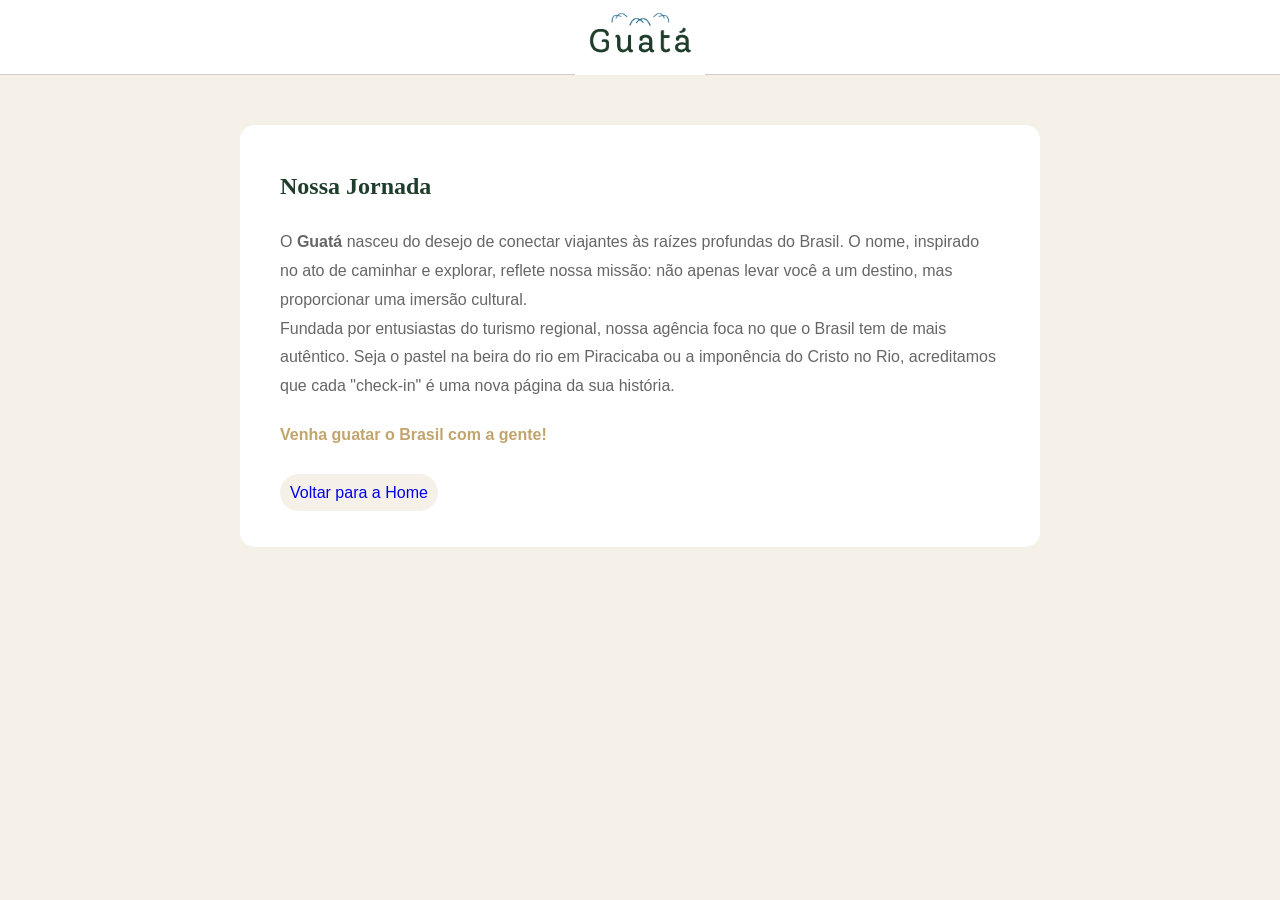
==== sobre.html @ 2cdaaa28 "feat: implement sidebar menu, dropdown navigation and new region pages" ====
<!DOCTYPE html>
<html lang="pt-br">
<head>
    <meta charset="UTF-8">
    <meta name="viewport" content="width=device-width, initial-scale=1.0">
    <title>Nossa História - Guatá</title>
    <link rel="stylesheet" href="style.css">
    <style>
        .about-section {
            max-width: 800px;
            margin: 50px auto;
            background: white;
            padding: 40px;
            border-radius: 15px;
            font-family: 'Varela Round', sans-serif;
            line-height: 1.8;
            color: var(--darkgray);
        }
        .about-section h2 { font-family: 'Quicksand'; color: var(--nav); margin-bottom: 20px; }
    </style>
</head>
<body style="background-color: var(--bege);">
    <header>
        <nav>
            <div class="logo-container">
                <img src="assets/Guatá.png" class="logo">
            </div>
        </nav>
    </header>

    <main>
        <article class="about-section">
            <h2>Nossa Jornada</h2>
            <p>O <strong>Guatá</strong> nasceu do desejo de conectar viajantes às raízes profundas do Brasil. O nome, inspirado no ato de caminhar e explorar, reflete nossa missão: não apenas levar você a um destino, mas proporcionar uma imersão cultural.</p>
            
            <p>Fundada por entusiastas do turismo regional, nossa agência foca no que o Brasil tem de mais autêntico. Seja o pastel na beira do rio em Piracicaba ou a imponência do Cristo no Rio, acreditamos que cada "check-in" é uma nova página da sua história.</p>
            
            <p style="margin-top: 20px; color: var(--loworange); font-weight: bold;">Venha guatar o Brasil com a gente!</p>
            <br>
            <a href="index.html" class="btn-discover" style="text-decoration: none;">Voltar para a Home</a>
        </article>
    </main>
</body>
</html>
---- style.css ----
*{
    margin: 0;
    padding: 0;
    box-sizing: border-box;
}
:root{
    --hero: #2c6e91;
    --nav: #1f3d2b;
    --loworange: #c2a46d;
    --bege: #f5f1e8;
    --gray: #ccc;
    --darkgray: #666;
}
h1{
    color:var(--bege);
    font-family: "Quicksand", sans-serif;
    font-size: 3rem;
}

body{
    background-color: var(--bege)
}
header{
    display: flex;
    justify-content: center;
    width: 100%;
    background-color: white;
    top: 0;
    z-index: 9999;
    position: sticky;
}
nav{
    height: 75px;
    display: flex;
    flex: 1;
    justify-content: space-around;
    align-items: center;
    border-bottom: 1px solid var(--gray)
}
.logo-container{
    width: 130px;
    height: 65px;
    /* border: 1px solid black; */
    margin-top: 10px;
    
}
.logo{
    width: 100%;
    height: 100%;
}

.navegation{
    display: flex;
    gap: 30px;
}

.nav-item.dropdown {
    position: relative;
}
.nav-item{
    list-style: none;
    padding: 10px;
    border-radius: 30px;
}

.nav-item:hover{
    background-color: var(--bege);
}

.item{
    text-decoration: none;
    color: var(--nav);
}

.submenu {
    display: none;
    position: absolute;
    top: 100%; 
    left: 0;
    background-color: white;
    min-width: 200px;
    box-shadow: 0 8px 15px rgba(0,0,0,0.1);
    border-radius: 10px;
    padding: 10px 0;
    list-style: none;
    z-index: 10000;
}

.submenu li a {
    display: block;
    padding: 10px 20px;
    color: var(--nav);
    text-decoration: none;
    font-family: "Varela Round", sans-serif;
    font-size: 0.9rem;
    transition: background 0.3s;
}

.submenu li a:hover {
    background-color: var(--bege);
    color: var(--loworange);
}


.nav-item.dropdown:hover .submenu {
    display: block;
}

.hero{
    width: 100%;
    height: 100vh;
    display: flex;
    justify-content: center;
    align-items: center;
    background-color: var(--bege);
}
.hero-content{
    width: 1150px;
    /* height: 500px; */
    padding: 30px;
    gap: 30px;
    display: flex;
    align-items: center;
    background-color: var(--hero);
    border-radius: 15px;
}

.video-container{
    flex: 1;
    display: flex;
}

iframe{
    width: 100%;
    height: 100%;
    border-radius: 15px;
    aspect-ratio: 16/9;
}

.bar{
    background-color: black;
    border-radius: 15px;
    width: 1px;
    align-self: stretch;
}

.text-container{
    flex: 1;
    /* border: black 1px solid; */
    display: flex;
    flex-direction: column;
    align-items: center;
    text-align: center;
    gap: 30px;
}

.text-container p{
    font-family: "Archivo", sans-serif;
    font-size: 1.5rem;
}

.btn-discover{
    background-color: var(--bege);
    padding: 10px;
    border-radius: 30px;
    cursor: pointer;
}


.main-container {
    max-width: 1200px;
    margin: 40px auto;
    padding: 0 20px;
}

.menu-checkbox {
    display: none;
}


.menu-button {
    position: fixed;
    top: 22px; 
    right: 30px;
    width: 30px;
    height: 22px;
    cursor: pointer;
    z-index: 10001; 
    display: flex;
    flex-direction: column;
    justify-content: space-between;
}

.menu-button span {
    display: block;
    height: 3px;
    width: 100%;
    background-color: var(--nav);
    border-radius: 10px;
    transition: all 0.3s ease-in-out;
}


.travel-tips {
    position: fixed;
    top: 0;
    right: -300px; 
    width: 300px;
    height: 100vh;
    background-color: white;
    box-shadow: -5px 0 15px rgba(0,0,0,0.1);
    z-index: 10000;
    transition: right 0.4s cubic-bezier(0.175, 0.885, 0.32, 1.275); 
    padding: 80px 20px 20px 20px; 
    overflow-y: auto;
}


.menu-checkbox:checked ~ .travel-tips {
    right: 0;
}

.menu-checkbox:checked ~ .menu-button span:nth-child(1) {
    transform: rotate(45deg) translate(6px, 7px);
}

.menu-checkbox:checked ~ .menu-button span:nth-child(2) {
    opacity: 0;
    transform: translateX(20px); 
}

.menu-checkbox:checked ~ .menu-button span:nth-child(3) {
    transform: rotate(-45deg) translate(6px, -8px);
}

.travel-tips h3 {
    font-family: "Quicksand", sans-serif;
    color: var(--nav);
    font-size: 1.5rem;
    margin-bottom: 25px;
    padding-bottom: 10px;
    border-bottom: 2px solid var(--loworange);
}

.tip-item {
    margin-bottom: 30px;
    padding: 10px;
    background-color: var(--bege); 
    border-radius: 8px;
}

.tip-item h4 {
    font-family: "Varela Round", sans-serif;
    color: var(--hero);
    font-size: 1.1rem;
    margin-bottom: 10px;
    display: flex;
    align-items: center;
    gap: 10px;
}


.tip-item h4::before {
    content: "📍"; 
    font-size: 0.9rem;
}

.tip-item p {
    font-family: "Varela Round", sans-serif;
    font-size: 0.95rem;
    line-height: 1.6;
    color: var(--darkgray);
}

.ad-box {
    margin-top: 40px;
    padding: 20px;
    background-color: white;
    border: 2px dashed var(--loworange);
    border-radius: 12px;
    text-align: center;
    margin-bottom: 40px;
}

.ad-box span {
    font-family: "Quicksand", sans-serif;
    font-size: 0.7rem;
    text-transform: uppercase;
    letter-spacing: 2px;
    color: #999;
    display: block;
    margin-bottom: 10px;
}

.ad-box p {
    font-family: "Varela Round", sans-serif;
    font-size: 0.9rem;
    color: var(--nav);
}

.ad-box strong {
    color: var(--hero);
    font-size: 1.1rem;
}

.explore{
    display:flex;
    flex-direction: column;
    gap: 50px;
    margin-bottom: 80px;
}

.explore h2{
    text-align: center;
    font-family: "Quicksand", sans-serif;
    color: var(--hero);
}

.local-list, .food-list{
    display:flex;
    gap: 50px;
    justify-content: center;
    text-decoration: none;
    list-style: none;
}

.place-card, .food-card{
    /* background-color: var(--loworange); */
    /* border-radius: 20px; */
    overflow: hidden; 
    box-shadow: 0 4px 15px rgba(0,0,0,0.05); 
    width: 300px; 
    position: relative;
    z-index: 1;
}

.place-content, .food-content{
    display:flex;
    flex-direction: column;
    height: auto;
    background-color: transparent;
}

.place-content img, .food-content img{
    width: 100%;
    height: 200px;
    object-fit: cover; 
}

.place-content h3{
    margin-top: 40px;
}


.place-content h3, .food-content h3 {
    font-family: "Quicksand", sans-serif;
    margin: 15px 20px 5px 20px;
    font-size: 1.4rem;
    color: var(--nav); 
}

.place-content small, .food-content small {
    font-family: "Varela Round", sans-serif;
    margin: 0 20px;
    color: var(--loworange);
    font-weight: bold;
    text-transform: uppercase;
    letter-spacing: 1px;
}

.place-content p, .food-content p {
    font-family: "archivo", sans-serif;
    margin: 15px 20px 25px 20px; 
    font-size: 0.95rem;
    line-height: 1.5;
    color: var(--darkgray);
}

footer{
    border-top: 1px solid var(--gray);
    height: 100px;
    display: flex;
    justify-content: center;
    align-items: center;
}
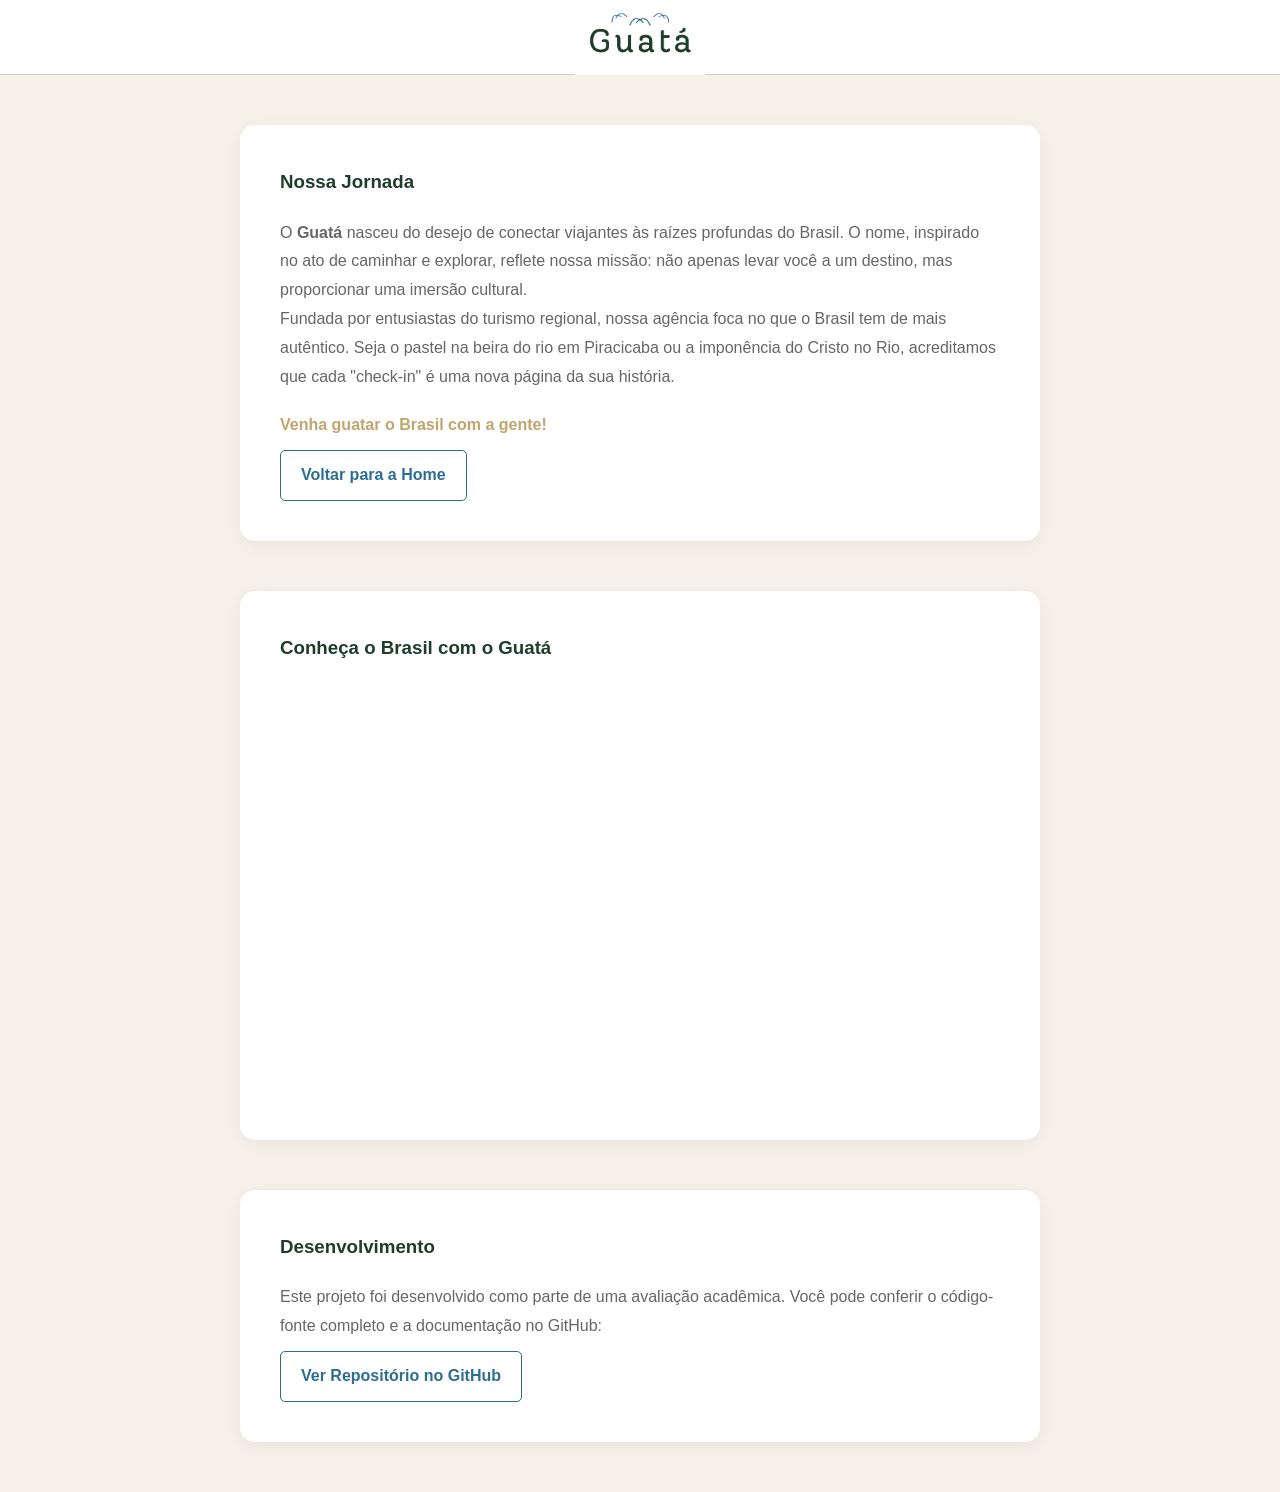
==== commit 32cdad2c: "feat: add About page with background video, fix internal links and update README" ====
--- a/sobre.html
+++ b/sobre.html
@@ -5,21 +5,8 @@
     <meta name="viewport" content="width=device-width, initial-scale=1.0">
     <title>Nossa História - Guatá</title>
     <link rel="stylesheet" href="style.css">
-    <style>
-        .about-section {
-            max-width: 800px;
-            margin: 50px auto;
-            background: white;
-            padding: 40px;
-            border-radius: 15px;
-            font-family: 'Varela Round', sans-serif;
-            line-height: 1.8;
-            color: var(--darkgray);
-        }
-        .about-section h2 { font-family: 'Quicksand'; color: var(--nav); margin-bottom: 20px; }
-    </style>
 </head>
-<body style="background-color: var(--bege);">
+<body class="internas-body">
     <header>
         <nav>
             <div class="logo-container">
@@ -30,14 +17,37 @@
 
     <main>
         <article class="about-section">
-            <h2>Nossa Jornada</h2>
+            <h3>Nossa Jornada</h3>
             <p>O <strong>Guatá</strong> nasceu do desejo de conectar viajantes às raízes profundas do Brasil. O nome, inspirado no ato de caminhar e explorar, reflete nossa missão: não apenas levar você a um destino, mas proporcionar uma imersão cultural.</p>
             
             <p>Fundada por entusiastas do turismo regional, nossa agência foca no que o Brasil tem de mais autêntico. Seja o pastel na beira do rio em Piracicaba ou a imponência do Cristo no Rio, acreditamos que cada "check-in" é uma nova página da sua história.</p>
             
-            <p style="margin-top: 20px; color: var(--loworange); font-weight: bold;">Venha guatar o Brasil com a gente!</p>
-            <br>
-            <a href="index.html" class="btn-discover" style="text-decoration: none;">Voltar para a Home</a>
+            <p class="about-highlight">Venha guatar o Brasil com a gente!</p>
+            <a href="index.html" class="github-link">Voltar para a Home</a>
+        </article>
+
+        <section class="about-section">
+            <h3>Conheça o Brasil com o Guatá</h3>
+            <div class="video-wrapper">
+                <iframe 
+                    src="https://www.youtube.com/embed/VT7SzQBECoc?autoplay=1&mute=1&loop=1&playlist=VT7SzQBECoc&controls=0&modestbranding=1"
+                    title="Vídeo promocional Guatá" 
+                    frameborder="0" 
+                    allow="accelerometer; autoplay; clipboard-write; encrypted-media; gyroscope; picture-in-picture" 
+                    allowfullscreen>
+                </iframe>
+            </div>
+        </section>
+
+        <article class="about-section">
+            <h3>Desenvolvimento</h3>
+            <p>Este projeto foi desenvolvido como parte de uma avaliação acadêmica. Você pode conferir o código-fonte completo e a documentação no GitHub:</p>
+            
+            <a href="https://github.com/luizfmoraes-dev/prova-web" 
+            target="_blank" class="github-link">
+
+            Ver Repositório no GitHub
+            </a>
         </article>
     </main>
 </body>
--- a/style.css
+++ b/style.css
@@ -382,4 +382,56 @@
     display: flex;
     justify-content: center;
     align-items: center;
+}
+
+
+
+
+.internas-body {
+    background-color: var(--bege);
+}
+
+.about-section {
+    max-width: 800px;
+    margin: 50px auto;
+    background: white;
+    padding: 40px;
+    border-radius: 15px;
+    font-family: 'Varela Round', sans-serif;
+    line-height: 1.8;
+    color: var(--darkgray);
+    box-shadow: 0 4px 15px rgba(0,0,0,0.05); 
+}
+
+
+.about-section h2, 
+.about-section h3 { 
+    font-family: 'Quicksand', sans-serif; 
+    color: var(--nav); 
+    margin-bottom: 20px; 
+}
+
+
+.about-highlight {
+    margin-top: 20px; 
+    color: var(--loworange); 
+    font-weight: bold;
+    display: block; 
+}
+
+.github-link {
+    display: inline-block; 
+    margin-top: 10px; 
+    color: var(--hero); 
+    font-weight: bold; 
+    text-decoration: none; 
+    border: 1px solid var(--hero); 
+    padding: 10px 20px; 
+    border-radius: 5px;
+    transition: all 0.3s ease;
+}
+
+.github-link:hover {
+    background-color: var(--hero);
+    color: white;
 }
